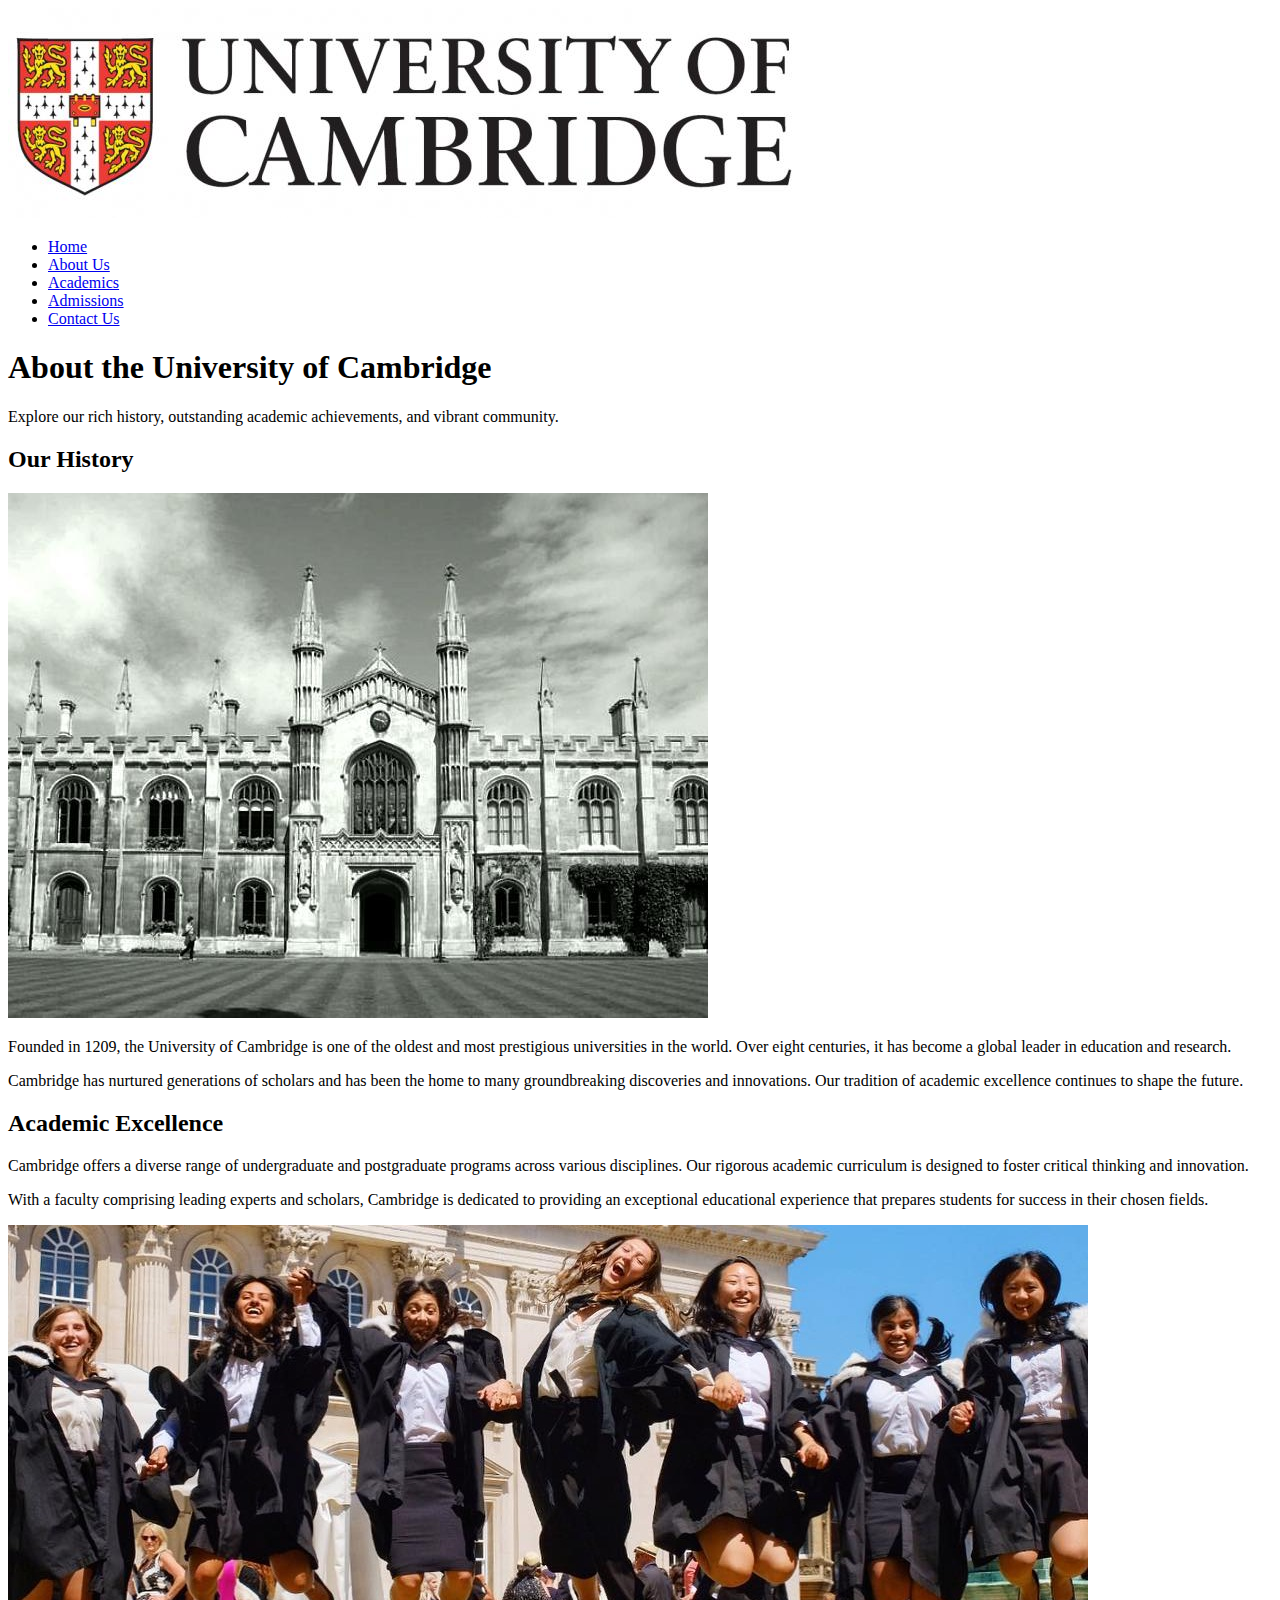
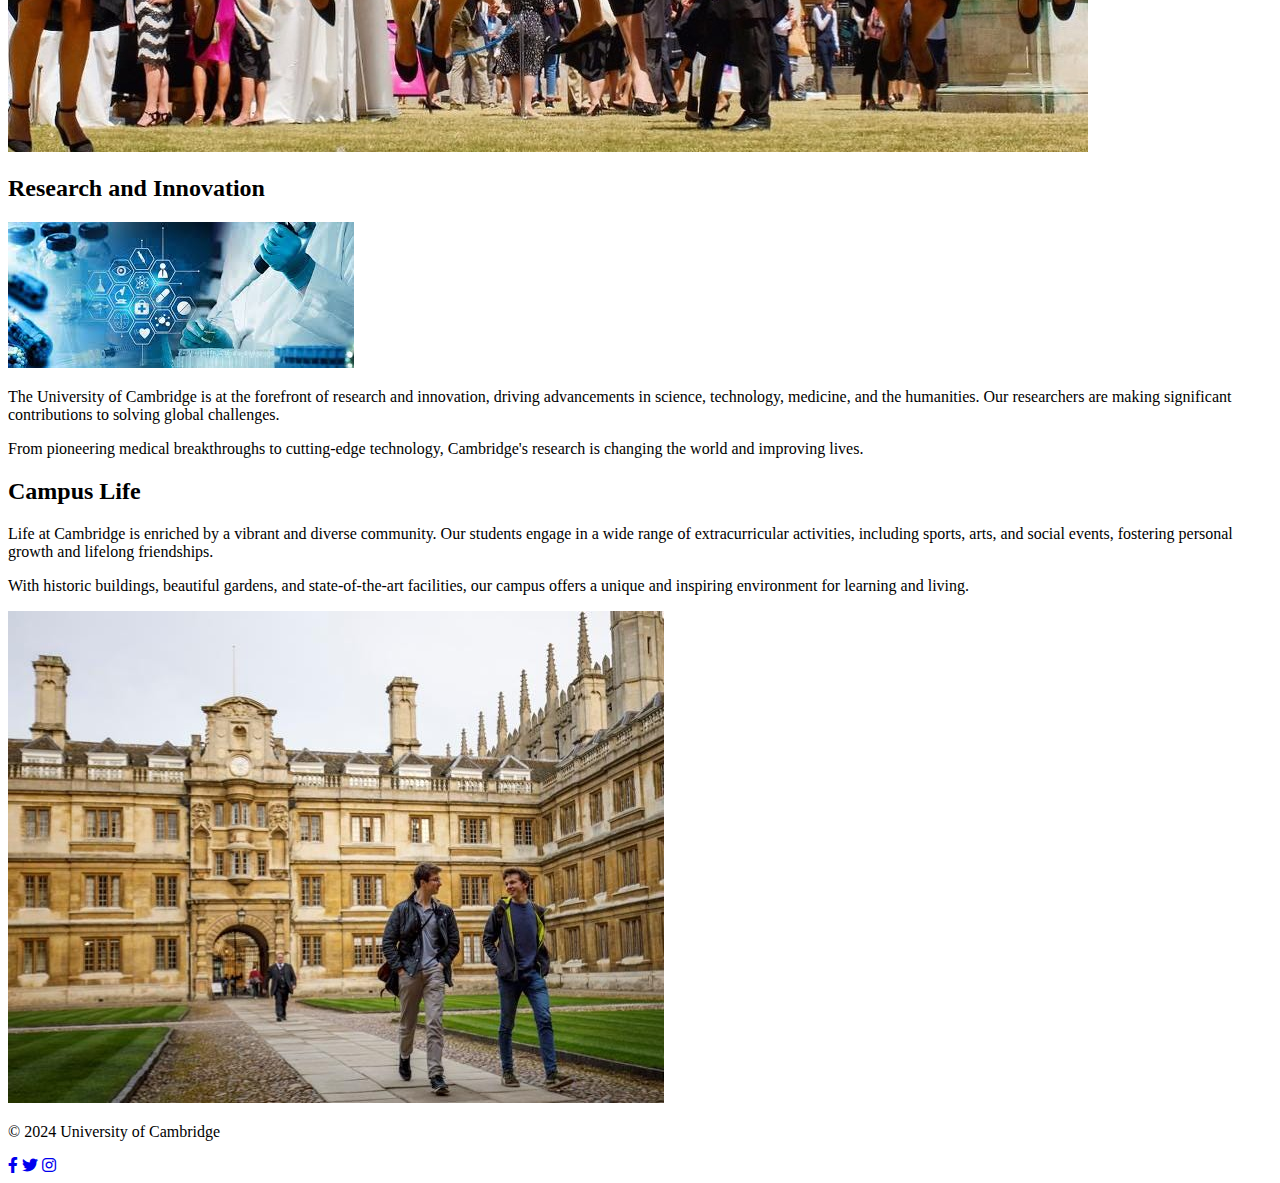
==== About Page/About.html @ b51016ad "About" ====
<!DOCTYPE html>
<html lang="en">
<head>
    <meta charset="UTF-8">
    <meta name="viewport" content="width=device-width, initial-scale=1.0">
    <title>About Us</title>
    <link rel="stylesheet" href="About.css">
    <!-- Link to Font Awesome for icons -->
    <link rel="stylesheet" href="https://cdnjs.cloudflare.com/ajax/libs/font-awesome/6.0.0-beta3/css/all.min.css">
</head>
<body>
    <header>
        <div class="header-container">
            <img src="../logo img .jpg" alt="University of Cambridge Logo" class="logo">
            <nav>
                <ul>
                    <li><a href="../index.html">Home</a></li>
                    <li><a href="About Page/About.html">About Us</a></li>
                    <li><a href="../Academics Page/Academics.html">Academics</a></li>
                    <li><a href="../Admission Page/Admission.html">Admissions</a></li>
                    <li><a href="../Contactus Page/contact.html">Contact Us</a></li>
                </ul>
            </nav>
        </div>
    </header>
    <main>
        <!-- Hero Section  -->
        <section class="hero">
            <div class="hero-content">
                <h1>About the University of Cambridge</h1>
                <p>Explore our rich history, outstanding academic achievements, and vibrant community.</p>
            </div>
        </section>

        <!-- History Section -->
        <section class="history">
            <h2>Our History</h2>
            <div class="history-content">
                <div class="history-image">
                    <img src="Our History.jpeg" alt="Cambridge History">
                </div>
                <div class="history-text">
                    <p>Founded in 1209, the University of Cambridge is one of the oldest and most prestigious universities in the world. Over eight centuries, it has become a global leader in education and research.</p>
                    <p>Cambridge has nurtured generations of scholars and has been the home to many groundbreaking discoveries and innovations. Our tradition of academic excellence continues to shape the future.</p>
                </div>
            </div>
        </section>

        <!-- Academic Excellence Section -->
        <section class="academics">
            <h2>Academic Excellence</h2>
            <div class="academics-content">
                <div class="academics-text">
                    <p>Cambridge offers a diverse range of undergraduate and postgraduate programs across various disciplines. Our rigorous academic curriculum is designed to foster critical thinking and innovation.</p>
                    <p>With a faculty comprising leading experts and scholars, Cambridge is dedicated to providing an exceptional educational experience that prepares students for success in their chosen fields.</p>
                </div>
                <div class="academics-image">
                    <img src="Academic Excellence.jpeg" alt="Academic Excellence">
                </div>
            </div>
        </section>

        <!-- Research Contributions Section -->
        <section class="research">
            <h2>Research and Innovation</h2>
            <div class="research-content">
                <div class="research-image">
                    <img src="Research and Innovation.jpeg" alt="Research and Innovation">
                </div>
                <div class="research-text">
                    <p>The University of Cambridge is at the forefront of research and innovation, driving advancements in science, technology, medicine, and the humanities. Our researchers are making significant contributions to solving global challenges.</p>
                    <p>From pioneering medical breakthroughs to cutting-edge technology, Cambridge's research is changing the world and improving lives.</p>
                </div>
            </div>
        </section>

        <!-- Campus Life Section -->
        <section class="campus-life">
            <h2>Campus Life</h2>
            <div class="campus-life-content">
                <div class="campus-life-text">
                    <p>Life at Cambridge is enriched by a vibrant and diverse community. Our students engage in a wide range of extracurricular activities, including sports, arts, and social events, fostering personal growth and lifelong friendships.</p>
                    <p>With historic buildings, beautiful gardens, and state-of-the-art facilities, our campus offers a unique and inspiring environment for learning and living.</p>
                </div>
                <div class="campus-life-image">
                    <img src="Campus Life.jpeg" alt="Campus Life">
                </div>
            </div>
        </section>
    </main>
    <footer>
        <p>&copy; 2024 University of Cambridge</p>
        <!-- Social media icons -->
        <div class="social-icons">
            <a href="https://www.facebook.com/cambridge.university"><i class="fab fa-facebook-f"></i></a>
            <a href="https://x.com/cambridge_uni"><i class="fab fa-twitter"></i></a>
            <a href="https://www.instagram.com/cambridgeuniversity/"><i class="fab fa-instagram"></i></a>
        </div>
    </footer>
</body>
</html>
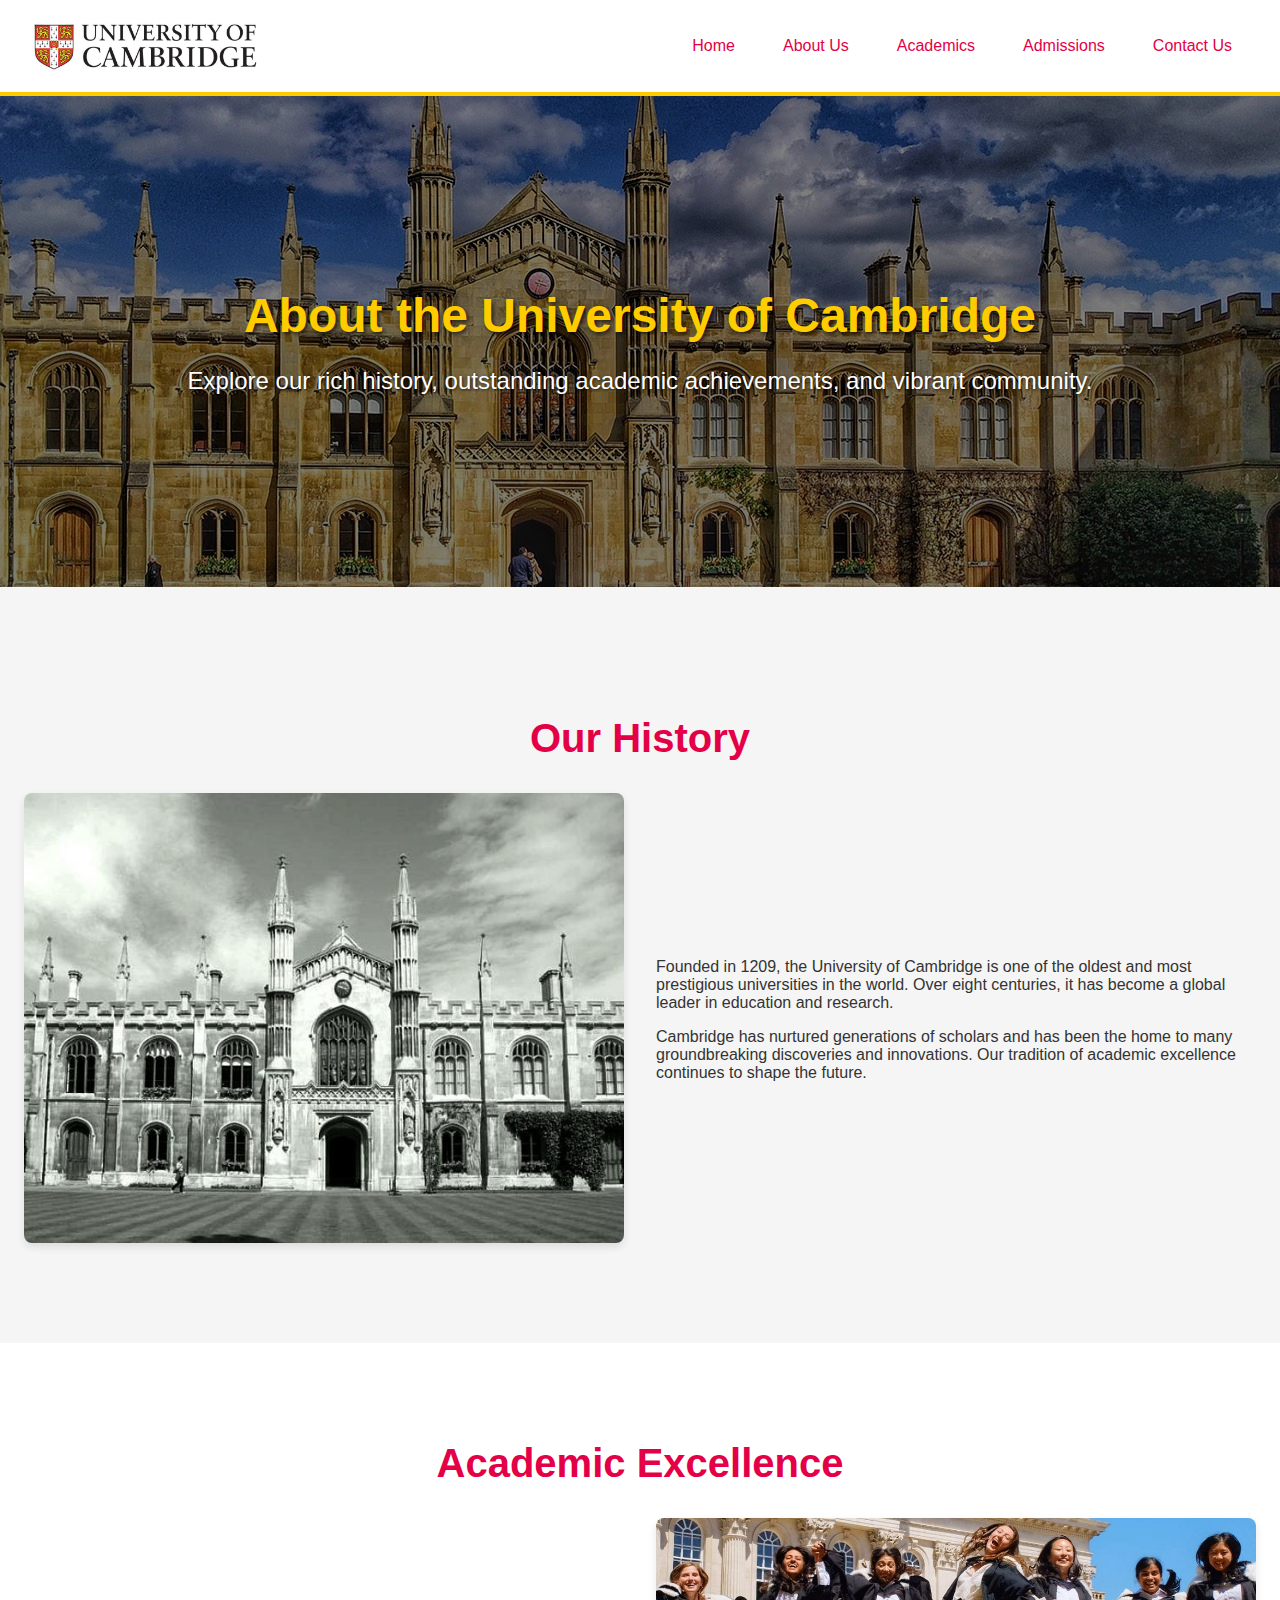
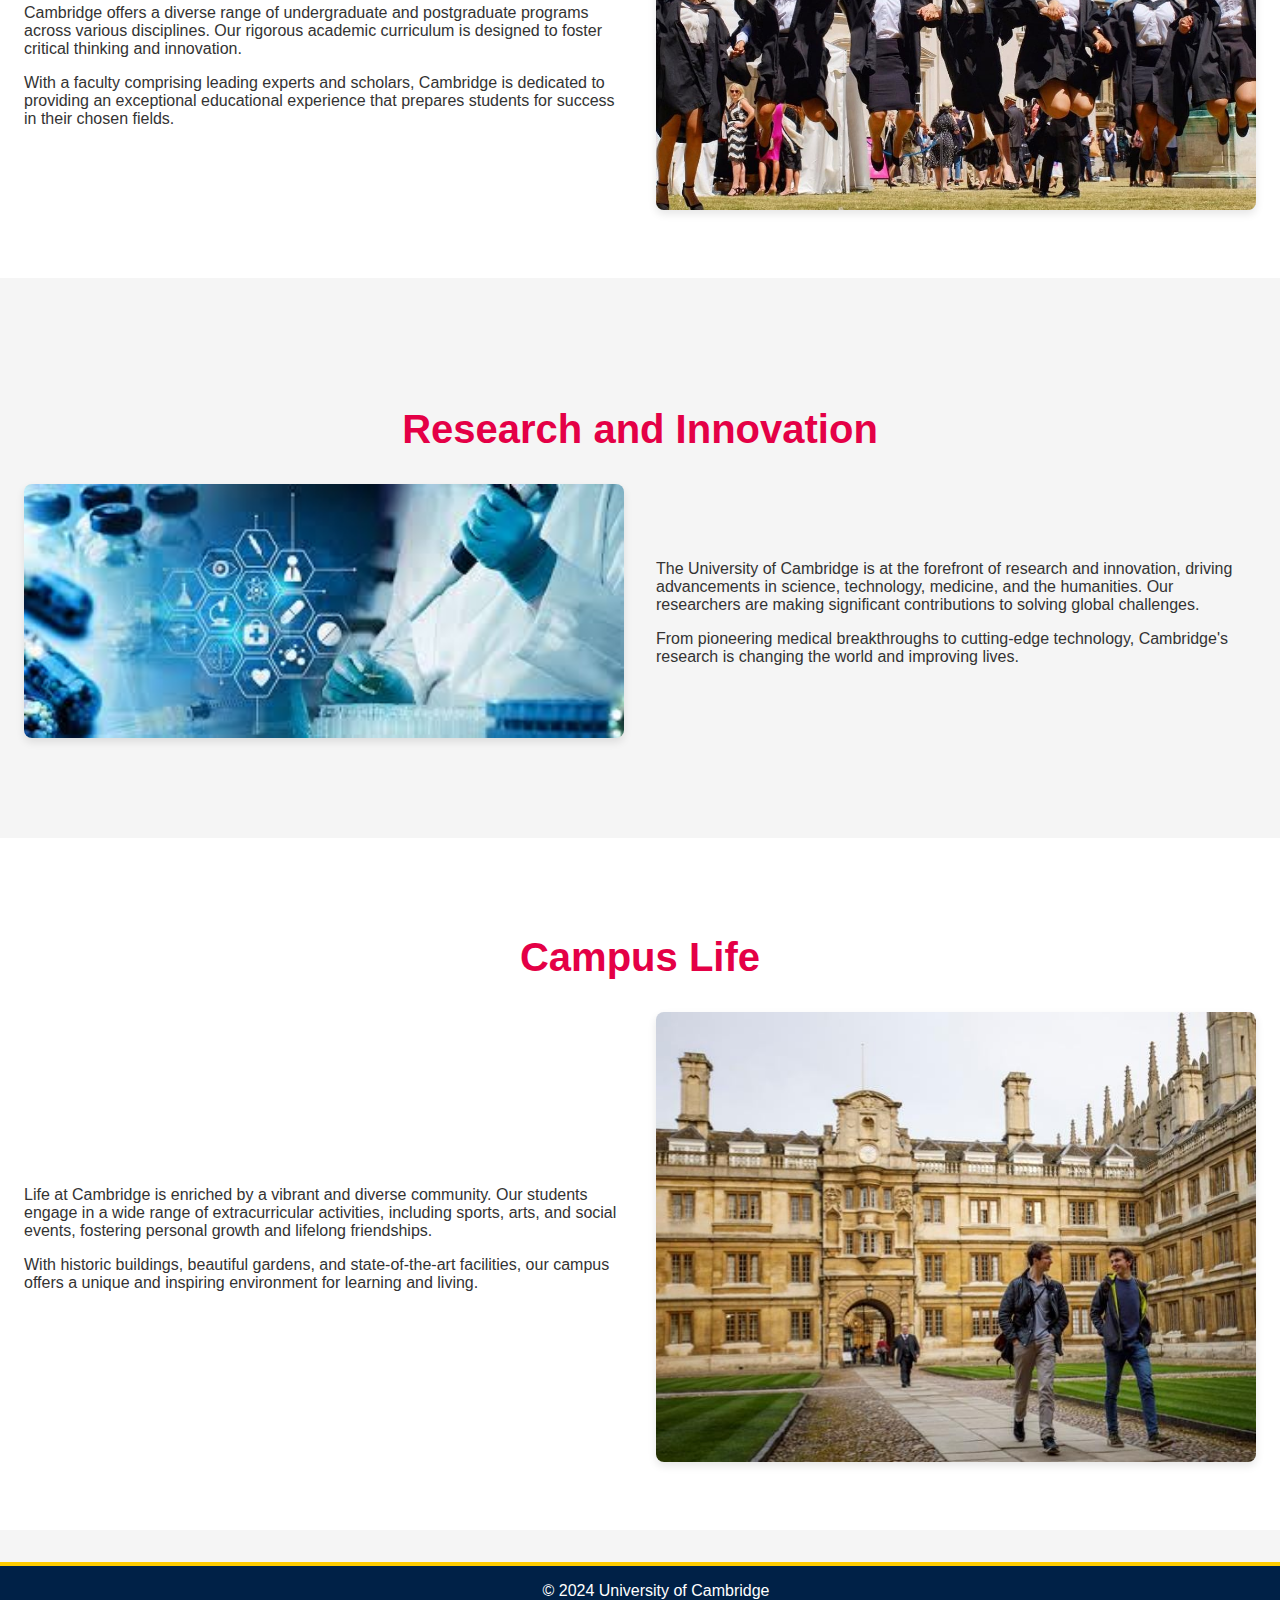
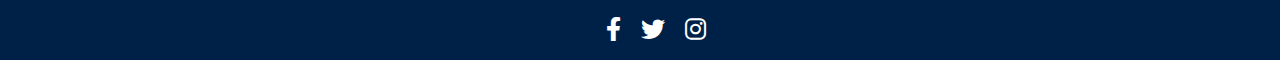
==== commit 476c3fdb: "About.html" ====
--- a/About Page/About.html
+++ b/About Page/About.html
@@ -4,7 +4,7 @@
     <meta charset="UTF-8">
     <meta name="viewport" content="width=device-width, initial-scale=1.0">
     <title>About Us</title>
-    <link rel="stylesheet" href="About.css">
+    <link rel="stylesheet" href="about.css">
     <!-- Link to Font Awesome for icons -->
     <link rel="stylesheet" href="https://cdnjs.cloudflare.com/ajax/libs/font-awesome/6.0.0-beta3/css/all.min.css">
 </head>
@@ -15,7 +15,7 @@
             <nav>
                 <ul>
                     <li><a href="../index.html">Home</a></li>
-                    <li><a href="About Page/About.html">About Us</a></li>
+                    <li><a href="../About Page/About.html">About Us</a></li>
                     <li><a href="../Academics Page/Academics.html">Academics</a></li>
                     <li><a href="../Admission Page/Admission.html">Admissions</a></li>
                     <li><a href="../Contactus Page/contact.html">Contact Us</a></li>
@@ -98,4 +98,4 @@
         </div>
     </footer>
 </body>
-</html>+</html>
--- a/About Page/about.css
+++ b/About Page/about.css
@@ -0,0 +1,264 @@
+/* Styling about page*/
+body {
+    font-family: Arial, sans-serif;
+    margin: 0;
+    padding: 0;
+    background-color: #f5f5f5;
+    color: #333;
+}
+
+/* Header Styles */
+header {
+    background-color: #ffffff; 
+    padding: 1rem 2rem;
+    display: flex;
+    align-items: center;
+    justify-content: space-between;
+    position: sticky;
+    top: 0;
+    z-index: 1000;
+    border-bottom: 4px solid #ffcc00; 
+}
+
+.header-container {
+    display: flex;
+    align-items: center;
+    justify-content: space-between;
+    width: 100%;
+}
+
+.logo {
+    max-height: 60px;
+}
+
+nav ul {
+    list-style: none;
+    padding: 0;
+    margin: 0;
+    display: flex;
+    gap: 1rem;
+}
+
+nav ul li {
+    margin: 0;
+}
+
+nav ul li a {
+    color: #e40046; 
+    text-decoration: none;
+    padding: 0.5rem 1rem;
+    border-radius: 4px;
+    transition: background-color 0.3s ease;
+}
+
+nav ul li a:hover {
+    background-color: #ffd700; 
+    color: #000; 
+}
+
+/* Hero Section */
+.hero {
+    background-image: url('../uni\ cam.jpg'); 
+    background-size: cover;
+    background-attachment: fixed;
+    background-position: center;
+    color: #ffffff;
+    text-align: center;
+    padding: 10rem 1rem;
+    position: relative;
+    overflow: hidden;
+}
+
+.hero::before {
+    content: "";
+    position: absolute;
+    top: 0;
+    left: 0;
+    width: 100%;
+    height: 100%;
+    background: rgba(0, 0, 0, 0.5); 
+    z-index: 1;
+}
+
+.hero-content {
+    position: relative;
+    z-index: 2;
+}
+
+.hero h1 {
+    font-size: 3rem;
+    color: #ffcc00; 
+    margin-bottom: 1rem;
+    text-shadow: 2px 2px 4px rgba(0, 0, 0, 0.7); 
+}
+
+.hero p {
+    font-size: 1.5rem;
+    margin-bottom: 2rem;
+    text-shadow: 1px 1px 3px rgba(0, 0, 0, 0.7); 
+}
+
+/* Section Styles */
+section {
+    padding: 4rem 1rem;
+    margin-bottom: 2rem;
+    background-color: #ffffff; 
+}
+
+section h2 {
+    text-align: center;
+    color: #e40046; 
+    font-size: 2.5rem;
+    margin-bottom: 2rem;
+}
+
+/* History Section */
+.history {
+    background-color: #f5f5f5;
+}
+
+.history-content {
+    display: flex;
+    flex-wrap: wrap;
+    justify-content: center;
+    align-items: center;
+    gap: 2rem;
+}
+
+.history-image, .history-text {
+    flex: 1;
+    min-width: 300px;
+    max-width: 600px;
+}
+
+.history-image img {
+    width: 100%;
+    height: auto;
+    border-radius: 8px;
+    box-shadow: 0 4px 8px rgba(0, 0, 0, 0.1);
+}
+
+.history-text p {
+    margin-bottom: 1rem;
+}
+
+/* Academics Section */
+.academics {
+    background-color: #ffffff;
+}
+
+.academics-content {
+    display: flex;
+    flex-wrap: wrap;
+    justify-content: center;
+    align-items: center;
+    gap: 2rem;
+}
+
+.academics-text, .academics-image {
+    flex: 1;
+    min-width: 300px;
+    max-width: 600px;
+}
+
+.academics-image img {
+    width: 100%;
+    height: auto;
+    border-radius: 8px;
+    box-shadow: 0 4px 8px rgba(0, 0, 0, 0.1);
+}
+
+.academics-text p {
+    margin-bottom: 1rem;
+}
+
+/* Research Section */
+.research {
+    background-color: #f5f5f5;
+}
+
+.research-content {
+    display: flex;
+    flex-wrap: wrap;
+    justify-content: center;
+    align-items: center;
+    gap: 2rem;
+}
+
+.research-image, .research-text {
+    flex: 1;
+    min-width: 300px;
+    max-width: 600px;
+}
+
+.research-image img {
+    width: 100%;
+    height: auto;
+    border-radius: 8px;
+    box-shadow: 0 4px 8px rgba(0, 0, 0, 0.1);
+}
+
+.research-text p {
+    margin-bottom: 1rem;
+}
+
+/* Campus Life Section */
+.campus-life {
+    background-color: #ffffff;
+}
+
+.campus-life-content {
+    display: flex;
+    flex-wrap: wrap;
+    justify-content: center;
+    align-items: center;
+    gap: 2rem;
+}
+
+.campus-life-text, .campus-life-image {
+    flex: 1;
+    min-width: 300px;
+    max-width: 600px;
+}
+
+.campus-life-image img {
+    width: 100%;
+    height: auto;
+    border-radius: 8px;
+    box-shadow: 0 4px 8px rgba(0, 0, 0, 0.1);
+}
+
+.campus-life-text p {
+    margin-bottom: 1rem;
+}
+
+/* Footer Styles */
+footer {
+    background-color: #002147; 
+    color: #ffffff; 
+    text-align: center;
+    padding: 1rem;
+    position: relative;
+    width: 100%;
+    border-top: 4px solid #ffcc00; 
+}
+
+footer p {
+    margin: 0;
+}
+
+.social-icons {
+    margin-top: 1rem;
+}
+
+.social-icons a {
+    margin: 0 0.5rem;
+    display: inline-block;
+    color: #ffffff; 
+    font-size: 1.5rem;
+    transition: transform 0.3s ease;
+}
+
+.social-icons a:hover {
+    transform: scale(1.2);
+}